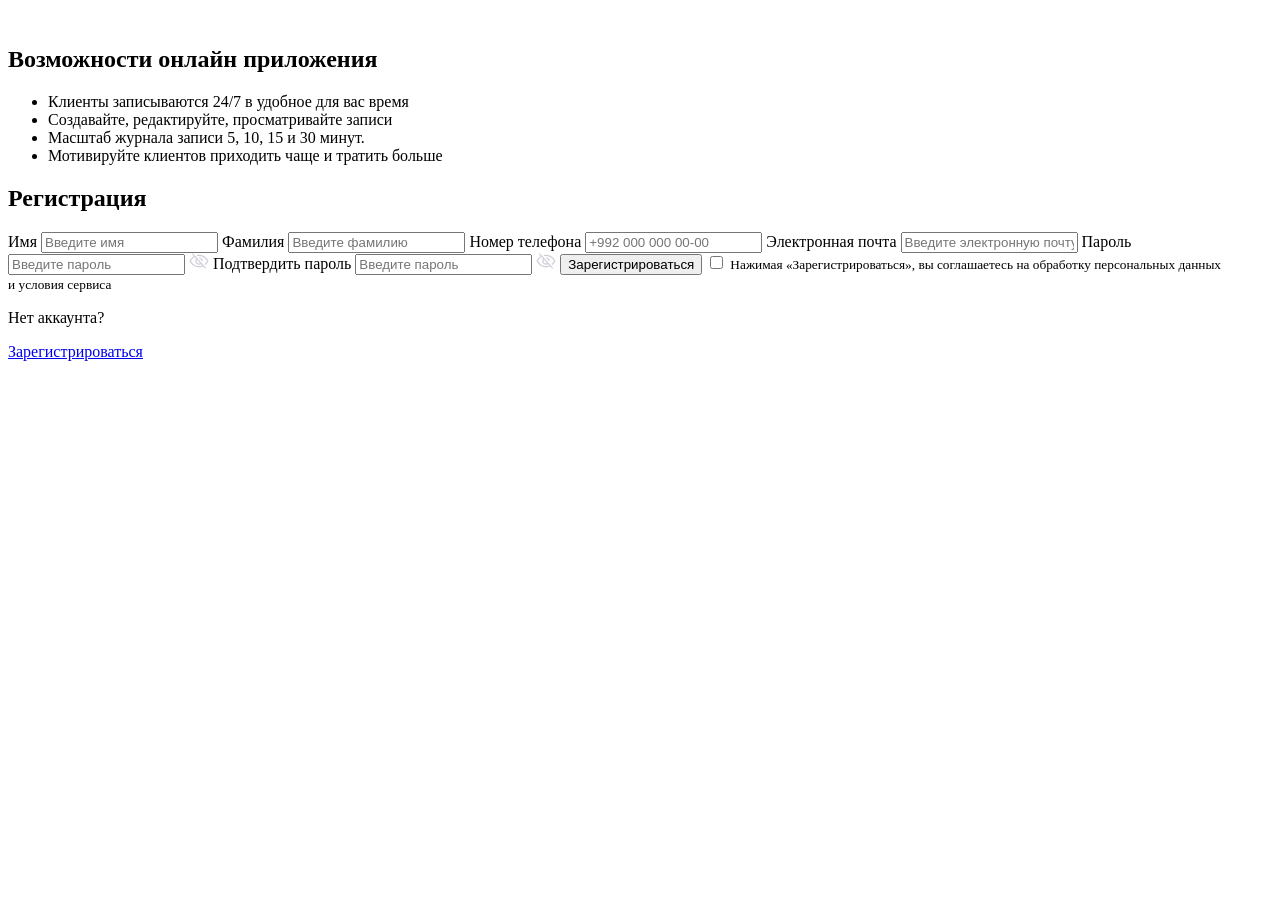
==== index.html @ c6c24bb6 "first commit" ====
<!DOCTYPE html>
<html lang="ru">
<head>
    <meta charset="UTF-8">
    <meta name="viewport" content="width=device-width, initial-scale=1.0">
    <link rel="stylesheet" href="/Практика/form/style.css">
    <link rel="preconnect" href="https://fonts.googleapis.com">
    <link rel="preconnect" href="https://fonts.gstatic.com" crossorigin>
    <link href="https://fonts.googleapis.com/css2?family=Montserrat:ital@0;1&family=Poppins:ital,wght@0,100;0,200;0,300;0,400;0,500;0,600;0,700;0,800;0,900;1,100;1,200;1,300;1,400;1,500;1,600;1,700;1,800;1,900&family=Roboto:ital,wght@0,100..900;1,100..900&display=swap" rel="stylesheet">
    <link href="https://fonts.googleapis.com/css2?family=Manrope:wght@200..800&family=Montserrat:ital@0;1&family=Poppins:ital,wght@0,100;0,200;0,300;0,400;0,500;0,600;0,700;0,800;0,900;1,100;1,200;1,300;1,400;1,500;1,600;1,700;1,800;1,900&family=Roboto:ital,wght@0,100..900;1,100..900&display=swap" rel="stylesheet">
    <title>Form</title>
</head>
<body>
    <div class="form-container" >
        <section class="form">           
            <article class="form__label">
                <div class="form__label-logo logo">
                    <img src="/Практика/form/images/logo.svg" alt="">
                </div>
                <article class="form__label-description">
                    <h2>Возможности онлайн приложения</h2>
                    <ul class="form__label-list">
                        <li>Клиенты записываются 24/7 в удобное для вас время</li>
                        <li>Создавайте, редактируйте, просматривайте записи</li>
                        <li>Масштаб журнала записи 5, 10, 15 и 30 минут.</li>
                        <li>Мотивируйте клиентов приходить чаще и тратить больше</li>
                    </ul>
                </article>
            </article>            
             <article class="form__registration">
                <form action="#" method="get" class="form__input">
                    <h2>Регистрация</h2>
                    <div class="form__input-container">
                        <label for="name">Имя
                            <input type="text" id="name" placeholder="Введите имя" required>
                        </label>
                        <label for="surname">Фамилия
                            <input type="text" id="surname" placeholder="Введите фамилию">
                        </label>
                        <label for="phone">Номер телефона  
                            <input
                                type="tel" id="phone" 
                                placeholder="+992 000 000 00-00" 
                                required
                                pattern="^\+?\d{1,3}[\s\-]?\(?\d{2,3}\)?[\s\-]?\d{2,3}[\s\-]?\d{2}[\s\-]?\d{2}$"
                                title="Введите номер в формате +992 000 000 00-00"
                            >
                        </label>
                        <label for="email">Электронная почта
                            <input type="email" id="email" placeholder="Введите электронную почту" required>
                        </label>                        
                        <label for="password" class="password">Пароль
                            <input type="password" name="userPassword" id="password" placeholder="Введите пароль" required>
                            <svg width="20" height="16" viewBox="0 0 20 16" fill="none" xmlns="http://www.w3.org/2000/svg">
                            <path d="M3.77539 0.557983C3.84959 0.562005 3.92232 0.580407 3.98926 0.612671C4.02283 0.628863 4.05441 0.648893 4.08398 0.671265L4.16602 0.74646L16.665 14.4965L16.666 14.4974C16.7167 14.5519 16.7564 14.6161 16.7822 14.6859C16.8079 14.7555 16.8194 14.8296 16.8164 14.9037C16.8133 14.978 16.7951 15.0512 16.7637 15.1185C16.7321 15.186 16.6879 15.2472 16.6328 15.2972C16.5777 15.3473 16.5125 15.3856 16.4424 15.4105C16.3724 15.4354 16.2978 15.4467 16.2236 15.4427C16.1494 15.4387 16.0767 15.4194 16.0098 15.3871C15.9428 15.3547 15.8824 15.3099 15.833 15.2543V15.2533L14.1143 13.3617L14.084 13.3285L14.043 13.347C12.7699 13.9092 11.3917 14.1958 10 14.1879L9.49512 14.1752C6.98635 14.055 4.70966 13.0365 2.88281 11.2103C1.42315 9.75055 0.765129 8.29472 0.736328 8.22986V8.22888C0.704425 8.15702 0.6875 8.07899 0.6875 8.00037C0.687565 7.9218 0.704409 7.84365 0.736328 7.77185C0.79094 7.64855 2.00502 4.98189 4.82324 3.25232L4.8877 3.21326L4.83691 3.15759L3.33398 1.5033L3.33301 1.50232C3.28256 1.44803 3.24352 1.38431 3.21777 1.31482C3.19198 1.24502 3.17952 1.17042 3.18262 1.09607C3.18572 1.02171 3.20383 0.948642 3.23535 0.881226C3.26681 0.813949 3.31129 0.753488 3.36621 0.703491C3.4213 0.653429 3.48651 0.614194 3.55664 0.589233C3.62666 0.56437 3.7012 0.553992 3.77539 0.557983ZM5.62109 4.08826C3.44321 5.34593 2.26721 7.27992 1.89844 7.97107L1.88184 8.00037L1.89844 8.02966C2.38269 8.9186 2.99295 9.73307 3.71094 10.4467H3.71191C5.46241 12.1813 7.57857 13.0629 10 13.0629C11.0954 13.0689 12.1823 12.8703 13.2051 12.4779L13.291 12.4447L13.2295 12.3773L12.0781 11.1117L12.043 11.0726L11.998 11.101C11.2648 11.569 10.3896 11.7626 9.52734 11.6478C8.66524 11.533 7.8713 11.1174 7.28613 10.474C6.7009 9.83045 6.36175 9.00047 6.3291 8.13123C6.29652 7.2622 6.57233 6.40952 7.10742 5.724L7.14062 5.68201L7.10449 5.64294L5.69824 4.09998L5.66504 4.06287L5.62109 4.08826ZM10 1.81287C12.7081 1.81287 15.1685 2.84174 17.1172 4.79041C18.5772 6.2505 19.2351 7.70753 19.2637 7.77185C19.2956 7.84365 19.3124 7.9218 19.3125 8.00037C19.3125 8.07324 19.296 8.1449 19.2686 8.21228L19.2617 8.22888C19.2306 8.29857 18.4436 10.0425 16.6709 11.6302H16.6699C16.6151 11.6809 16.5506 11.7209 16.4805 11.7465C16.4105 11.7719 16.3361 11.7832 16.2617 11.7797C16.1873 11.7761 16.1142 11.7579 16.0469 11.726C15.9796 11.6939 15.9189 11.6487 15.8691 11.5931C15.8194 11.5375 15.7813 11.4722 15.7568 11.4017C15.7324 11.3312 15.7218 11.2565 15.7266 11.182C15.7313 11.1076 15.7511 11.0349 15.7842 10.9681C15.8173 10.9013 15.8635 10.8412 15.9199 10.7924L15.9209 10.7914C16.8003 10.0013 17.539 9.06727 18.1055 8.02966L18.1221 8.00037L18.1055 7.97009C17.6201 7.08027 17.0077 6.26596 16.2881 5.55212C14.6469 3.92718 12.6845 3.05071 10.4502 2.94763L10 2.93787C9.48999 2.93725 8.98078 2.97813 8.47754 3.06091H8.47656C8.40339 3.07385 8.32838 3.07224 8.25586 3.05603C8.18337 3.03981 8.11438 3.01002 8.05371 2.96716C7.99304 2.9243 7.94185 2.86894 7.90234 2.80603C7.86291 2.74317 7.83646 2.67316 7.82422 2.59998C7.81196 2.5267 7.81417 2.45162 7.83105 2.37927C7.84795 2.30698 7.87848 2.23834 7.92188 2.1781C7.9653 2.11784 8.02072 2.06663 8.08398 2.02771C8.11552 2.00833 8.14905 1.99263 8.18359 1.97986L8.29102 1.95154C8.85572 1.8583 9.42765 1.81214 10 1.81287ZM7.85742 6.59509C7.54638 7.07011 7.40248 7.63552 7.44727 8.20154C7.49208 8.7675 7.72362 9.30287 8.10547 9.72302C8.48724 10.143 8.99771 10.4243 9.55664 10.5228C10.1157 10.6213 10.6919 10.5312 11.1943 10.267L11.2666 10.2299L11.2119 10.1693L7.95605 6.58728L7.90234 6.52771L7.85742 6.59509ZM10.6914 4.3783C11.4746 4.53019 12.1879 4.93063 12.7246 5.52087C13.1944 6.03755 13.5067 6.67529 13.6289 7.35876L13.6699 7.65369C13.6838 7.80211 13.6381 7.95003 13.543 8.06482C13.4478 8.17967 13.3106 8.25209 13.1621 8.26599H13.1094C12.9688 8.26659 12.8326 8.21399 12.7285 8.11951C12.6245 8.02505 12.5599 7.89513 12.5469 7.75525C12.493 7.20479 12.2627 6.68597 11.8906 6.27673C11.5649 5.91853 11.1452 5.66034 10.6816 5.53064L10.4805 5.48279C10.3339 5.4548 10.204 5.36987 10.1201 5.24646C10.0365 5.12311 10.0053 4.97101 10.0332 4.82458C10.0612 4.67825 10.1463 4.549 10.2695 4.46521C10.393 4.38134 10.5448 4.35032 10.6914 4.3783Z" fill="#CDCFD7" stroke="#CDCFD7" stroke-width="0.125" />
                            </svg>
                        </label>
                        <label for="verification" class="password">Подтвердить пароль
                            <input type="password" name="userPasswordVerification" id="verification" placeholder="Введите пароль" required>
                            <svg width="20" height="16" viewBox="0 0 20 16" fill="none" xmlns="http://www.w3.org/2000/svg">
                            <path d="M3.77539 0.557983C3.84959 0.562005 3.92232 0.580407 3.98926 0.612671C4.02283 0.628863 4.05441 0.648893 4.08398 0.671265L4.16602 0.74646L16.665 14.4965L16.666 14.4974C16.7167 14.5519 16.7564 14.6161 16.7822 14.6859C16.8079 14.7555 16.8194 14.8296 16.8164 14.9037C16.8133 14.978 16.7951 15.0512 16.7637 15.1185C16.7321 15.186 16.6879 15.2472 16.6328 15.2972C16.5777 15.3473 16.5125 15.3856 16.4424 15.4105C16.3724 15.4354 16.2978 15.4467 16.2236 15.4427C16.1494 15.4387 16.0767 15.4194 16.0098 15.3871C15.9428 15.3547 15.8824 15.3099 15.833 15.2543V15.2533L14.1143 13.3617L14.084 13.3285L14.043 13.347C12.7699 13.9092 11.3917 14.1958 10 14.1879L9.49512 14.1752C6.98635 14.055 4.70966 13.0365 2.88281 11.2103C1.42315 9.75055 0.765129 8.29472 0.736328 8.22986V8.22888C0.704425 8.15702 0.6875 8.07899 0.6875 8.00037C0.687565 7.9218 0.704409 7.84365 0.736328 7.77185C0.79094 7.64855 2.00502 4.98189 4.82324 3.25232L4.8877 3.21326L4.83691 3.15759L3.33398 1.5033L3.33301 1.50232C3.28256 1.44803 3.24352 1.38431 3.21777 1.31482C3.19198 1.24502 3.17952 1.17042 3.18262 1.09607C3.18572 1.02171 3.20383 0.948642 3.23535 0.881226C3.26681 0.813949 3.31129 0.753488 3.36621 0.703491C3.4213 0.653429 3.48651 0.614194 3.55664 0.589233C3.62666 0.56437 3.7012 0.553992 3.77539 0.557983ZM5.62109 4.08826C3.44321 5.34593 2.26721 7.27992 1.89844 7.97107L1.88184 8.00037L1.89844 8.02966C2.38269 8.9186 2.99295 9.73307 3.71094 10.4467H3.71191C5.46241 12.1813 7.57857 13.0629 10 13.0629C11.0954 13.0689 12.1823 12.8703 13.2051 12.4779L13.291 12.4447L13.2295 12.3773L12.0781 11.1117L12.043 11.0726L11.998 11.101C11.2648 11.569 10.3896 11.7626 9.52734 11.6478C8.66524 11.533 7.8713 11.1174 7.28613 10.474C6.7009 9.83045 6.36175 9.00047 6.3291 8.13123C6.29652 7.2622 6.57233 6.40952 7.10742 5.724L7.14062 5.68201L7.10449 5.64294L5.69824 4.09998L5.66504 4.06287L5.62109 4.08826ZM10 1.81287C12.7081 1.81287 15.1685 2.84174 17.1172 4.79041C18.5772 6.2505 19.2351 7.70753 19.2637 7.77185C19.2956 7.84365 19.3124 7.9218 19.3125 8.00037C19.3125 8.07324 19.296 8.1449 19.2686 8.21228L19.2617 8.22888C19.2306 8.29857 18.4436 10.0425 16.6709 11.6302H16.6699C16.6151 11.6809 16.5506 11.7209 16.4805 11.7465C16.4105 11.7719 16.3361 11.7832 16.2617 11.7797C16.1873 11.7761 16.1142 11.7579 16.0469 11.726C15.9796 11.6939 15.9189 11.6487 15.8691 11.5931C15.8194 11.5375 15.7813 11.4722 15.7568 11.4017C15.7324 11.3312 15.7218 11.2565 15.7266 11.182C15.7313 11.1076 15.7511 11.0349 15.7842 10.9681C15.8173 10.9013 15.8635 10.8412 15.9199 10.7924L15.9209 10.7914C16.8003 10.0013 17.539 9.06727 18.1055 8.02966L18.1221 8.00037L18.1055 7.97009C17.6201 7.08027 17.0077 6.26596 16.2881 5.55212C14.6469 3.92718 12.6845 3.05071 10.4502 2.94763L10 2.93787C9.48999 2.93725 8.98078 2.97813 8.47754 3.06091H8.47656C8.40339 3.07385 8.32838 3.07224 8.25586 3.05603C8.18337 3.03981 8.11438 3.01002 8.05371 2.96716C7.99304 2.9243 7.94185 2.86894 7.90234 2.80603C7.86291 2.74317 7.83646 2.67316 7.82422 2.59998C7.81196 2.5267 7.81417 2.45162 7.83105 2.37927C7.84795 2.30698 7.87848 2.23834 7.92188 2.1781C7.9653 2.11784 8.02072 2.06663 8.08398 2.02771C8.11552 2.00833 8.14905 1.99263 8.18359 1.97986L8.29102 1.95154C8.85572 1.8583 9.42765 1.81214 10 1.81287ZM7.85742 6.59509C7.54638 7.07011 7.40248 7.63552 7.44727 8.20154C7.49208 8.7675 7.72362 9.30287 8.10547 9.72302C8.48724 10.143 8.99771 10.4243 9.55664 10.5228C10.1157 10.6213 10.6919 10.5312 11.1943 10.267L11.2666 10.2299L11.2119 10.1693L7.95605 6.58728L7.90234 6.52771L7.85742 6.59509ZM10.6914 4.3783C11.4746 4.53019 12.1879 4.93063 12.7246 5.52087C13.1944 6.03755 13.5067 6.67529 13.6289 7.35876L13.6699 7.65369C13.6838 7.80211 13.6381 7.95003 13.543 8.06482C13.4478 8.17967 13.3106 8.25209 13.1621 8.26599H13.1094C12.9688 8.26659 12.8326 8.21399 12.7285 8.11951C12.6245 8.02505 12.5599 7.89513 12.5469 7.75525C12.493 7.20479 12.2627 6.68597 11.8906 6.27673C11.5649 5.91853 11.1452 5.66034 10.6816 5.53064L10.4805 5.48279C10.3339 5.4548 10.204 5.36987 10.1201 5.24646C10.0365 5.12311 10.0053 4.97101 10.0332 4.82458C10.0612 4.67825 10.1463 4.549 10.2695 4.46521C10.393 4.38134 10.5448 4.35032 10.6914 4.3783Z" fill="#CDCFD7" stroke="#CDCFD7" stroke-width="0.125" />
                            </svg>
                        </label>                      
                        <input type="submit" value="Зарегистрироваться">
                        <label for="checkbox" class="checkbox">
                            <input type="checkbox" id="checkbox" required>
                            <small>Нажимая «Зарегистрироваться», вы соглашаетесь на обработку персональных данных и условия сервиса</small>
                        </label>
                        <div class="footer-form">
                            <p>Нет аккаунта? </p><a href="#">Зарегистрироваться</a>
                        </div>
                    </div>
                </form>
            </article> 
        </section>
    </div>

</body>
</html>
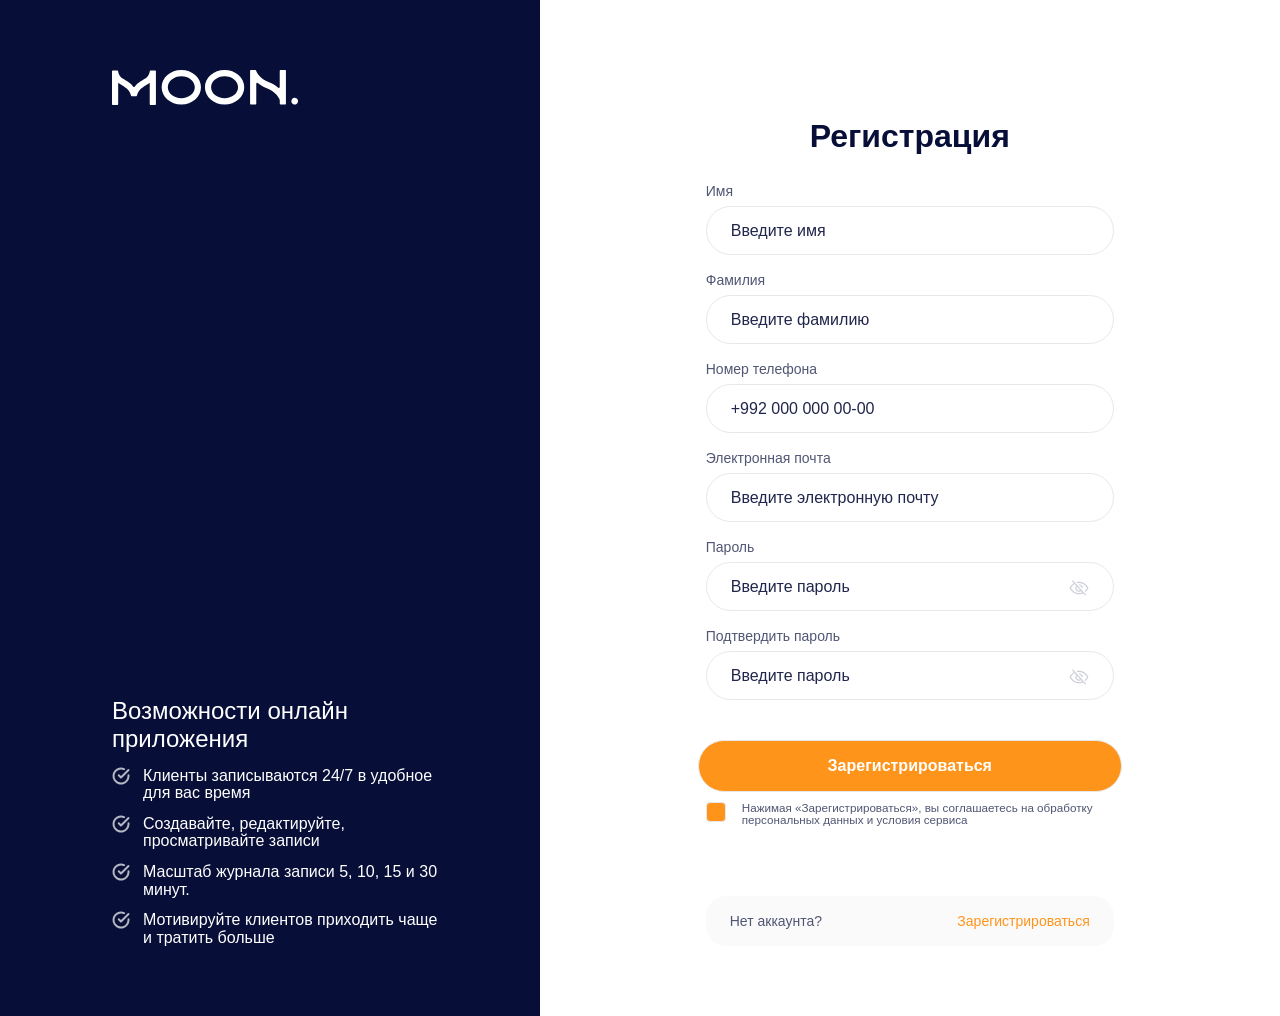
==== commit aff5f9e3: "add way css" ====
--- a/index.html
+++ b/index.html
@@ -3,7 +3,7 @@
 <head>
     <meta charset="UTF-8">
     <meta name="viewport" content="width=device-width, initial-scale=1.0">
-    <link rel="stylesheet" href="/Практика/form/style.css">
+    <link rel="stylesheet" href="style.css">
     <link rel="preconnect" href="https://fonts.googleapis.com">
     <link rel="preconnect" href="https://fonts.gstatic.com" crossorigin>
     <link href="https://fonts.googleapis.com/css2?family=Montserrat:ital@0;1&family=Poppins:ital,wght@0,100;0,200;0,300;0,400;0,500;0,600;0,700;0,800;0,900;1,100;1,200;1,300;1,400;1,500;1,600;1,700;1,800;1,900&family=Roboto:ital,wght@0,100..900;1,100..900&display=swap" rel="stylesheet">
@@ -15,7 +15,7 @@
         <section class="form">           
             <article class="form__label">
                 <div class="form__label-logo logo">
-                    <img src="/Практика/form/images/logo.svg" alt="">
+                    <img src="images/logo.svg" alt="logo">
                 </div>
                 <article class="form__label-description">
                     <h2>Возможности онлайн приложения</h2>
@@ -76,4 +76,4 @@
     </div>
 
 </body>
-</html>+</html>
--- a/style.css
+++ b/style.css
@@ -0,0 +1,253 @@
+@charset "UTF-8";
+@font-face {
+  font-family: "Gilroy";
+  src: url("/Практика/fonts/transfonter.org-20251009-090052/Gilroy-Regular.woff2") format("woff2"), url("/Практика/fonts/transfonter.org-20251009-090052/Gilroy-Regular.woff") format("woff");
+  font-weight: normal;
+  font-style: normal;
+  font-display: swap;
+}
+*,
+*::before,
+*::after {
+  margin: 0;
+  padding: 0;
+  border: 0;
+  box-sizing: border-box;
+}
+
+li {
+  list-style: none;
+}
+
+a, a:visited {
+  text-decoration: none;
+}
+
+a {
+  color: inherit;
+}
+
+a:hover {
+  text-decoration: none;
+}
+
+img {
+  vertical-align: top;
+}
+
+.form-container {
+  max-width: 1440px;
+  margin: 0 auto;
+}
+
+.form {
+  font-family: "Manrope", sans-serif;
+  display: flex;
+}
+.form__label {
+  flex: 0 0 42.15%;
+  background-color: #070E38;
+  display: flex;
+  flex-direction: column;
+  gap: 70px;
+  justify-content: space-between;
+  padding: 70px 99px 70px 112px;
+}
+.form__label-description {
+  color: #fff;
+  display: flex;
+  flex-direction: column;
+  gap: 14px;
+}
+.form__label-description h2 {
+  font-weight: 500;
+  font-size: 1.5em;
+}
+.form__label-description ul {
+  font-family: "Gilroy", sans-serif;
+  font-weight: 400;
+  font-size: 1em;
+  display: flex;
+  flex-direction: column;
+  gap: 13px;
+  justify-content: space-between;
+  line-height: 1.1;
+}
+.form__label-description ul li {
+  position: relative;
+  padding-left: 31px;
+}
+.form__label-description ul li::before {
+  content: "";
+  width: 18px;
+  height: 18px;
+  display: inline-block;
+  background-image: url("data:image/svg+xml,%3Csvg width='18' height='18' viewBox='0 0 18 18' fill='none' xmlns='http://www.w3.org/2000/svg'%3E%3Cg clip-path='url(%23clip0_1_2667)'%3E%3Cpath d='M16.5 8.31002V9.00002C16.4991 10.6173 15.9754 12.191 15.007 13.4864C14.0386 14.7818 12.6775 15.7294 11.1265 16.1879C9.57557 16.6465 7.91794 16.5914 6.40085 16.031C4.88376 15.4705 3.58849 14.4346 2.70822 13.0778C1.82795 11.721 1.40984 10.1161 1.51626 8.50226C1.62267 6.88844 2.24791 5.35227 3.29871 4.12283C4.34951 2.89338 5.76959 2.03656 7.34714 1.68013C8.92469 1.3237 10.5752 1.48677 12.0525 2.14502' stroke='%23B5B7C3' stroke-width='2' stroke-linecap='round' stroke-linejoin='round'/%3E%3Cpath d='M16.5 3L9 10.5075L6.75 8.2575' stroke='%23B5B7C3' stroke-width='2' stroke-linecap='round' stroke-linejoin='round'/%3E%3C/g%3E%3Cdefs%3E%3CclipPath id='clip0_1_2667'%3E%3Crect width='18' height='18' fill='white'/%3E%3C/clipPath%3E%3C/defs%3E%3C/svg%3E");
+  position: absolute;
+  top: 0;
+  left: 0;
+}
+.form__registration {
+  display: flex;
+  justify-content: center;
+  width: 100%;
+  padding: 120px 20px 70px;
+}
+.form__registration form {
+  max-width: 408px;
+  font-family: "Gilroy", sans-serif;
+  font-size: 16px;
+}
+.form__registration h2 {
+  text-align: center;
+  font-size: 32px;
+  font-weight: 600;
+  line-height: 1;
+  color: #070E38;
+  margin-bottom: 32px;
+}
+.form__input-container {
+  display: flex;
+  flex-direction: column;
+  justify-content: center;
+  gap: 18px;
+  color: #515674;
+}
+.form__input-container input {
+  border: 1px solid #e8e8e8;
+  border-radius: 68px;
+  padding: 14.5px 24px;
+  font-weight: 400;
+  font-size: 16px;
+  line-height: 1;
+}
+.form__input-container input::-moz-placeholder {
+  font-weight: 400;
+  font-size: 16px;
+  line-height: 1;
+  font-family: "Gilroy", sans-serif;
+  color: #20264c;
+}
+.form__input-container input::placeholder {
+  font-weight: 400;
+  font-size: 16px;
+  line-height: 1;
+  font-family: "Gilroy", sans-serif;
+  color: #20264c;
+}
+.form__input-container label {
+  display: flex;
+  flex-direction: column;
+  gap: 8px;
+  font-weight: 400;
+  font-size: 14px;
+  line-height: 1;
+}
+.form__input-container input[type=submit] {
+  background-color: #FF941A;
+  color: #FFFFFF;
+  padding: 17px;
+  font-weight: 600;
+  border-radius: 40px;
+  margin: -8px;
+}
+.form__input-container .password {
+  position: relative;
+}
+.form__input-container .password svg {
+  position: absolute;
+  left: 89%;
+  top: 56%;
+}
+.form__input-container .password svg:hover {
+  fill: #FF941A;
+}
+.form__input-container .checkbox {
+  display: flex;
+  flex-direction: row;
+  justify-content: flex-start;
+  align-items: flex-start;
+  gap: 16px;
+  margin-bottom: 53px;
+  font-size: 14px;
+}
+.form__input-container .checkbox #checkbox {
+  -webkit-appearance: none;
+     -moz-appearance: none;
+          appearance: none;
+  display: inline-block;
+  padding: 0;
+  width: 20px;
+  height: 20px;
+  background-color: #FF941A;
+  border-radius: 4px;
+  cursor: pointer;
+  flex-shrink: 0;
+}
+.form__input-container .checkbox #checkbox:checked {
+  background-color: #FF941A;
+  background-image: url("data:image/svg+xml,%3Csvg width='14' height='10' viewBox='0 0 14 10' fill='none' xmlns='http://www.w3.org/2000/svg'%3E%3Cpath d='M12.3332 1L4.99984 8.33333L1.6665 5' stroke='white' stroke-width='2' stroke-linecap='round' stroke-linejoin='round'/%3E%3C/svg%3E");
+  background-repeat: no-repeat;
+  background-position: 50%;
+}
+.form__input-container label:nth-child(6) {
+  margin-bottom: 30px;
+}
+.form .footer-form {
+  display: flex;
+  flex-direction: row;
+  justify-content: space-between;
+  gap: 20px;
+  padding: 17px 24px;
+  border-radius: 20px;
+  background-color: rgba(7, 14, 56, 0.02);
+  font-size: 14px;
+}
+.form .footer-form a {
+  color: #FF941A;
+}
+
+@media (max-width: 768px) {
+  .form__label {
+    display: none;
+  }
+  .form__registration::before {
+    content: "";
+    display: inline-block;
+    width: 162px;
+    height: 30px;
+    position: absolute;
+    left: 4%;
+    top: 5%;
+    background-image: url(/Практика/form/images/logo-dark.svg);
+    background-repeat: no-repeat;
+    background-size: cover;
+  }
+}
+@media (max-width: 360px) {
+  .form__registration::before {
+    width: 129px;
+    height: 24px;
+    left: 5%;
+    top: 3%;
+  }
+  .form__registration h2 {
+    font-size: 24px;
+  }
+  .form__input-container {
+    gap: 17px;
+  }
+  .form__input-container label:nth-child(6) {
+    margin-bottom: 16px;
+  }
+  .form__input-container .checkbox {
+    gap: 10px;
+    margin-bottom: 125px;
+  }
+  .form .footer-form {
+    padding: 17px 12px;
+  }
+  .form__registration {
+    padding: 120px 20px 27px;
+  }
+}/*# sourceMappingURL=style.css.map */
